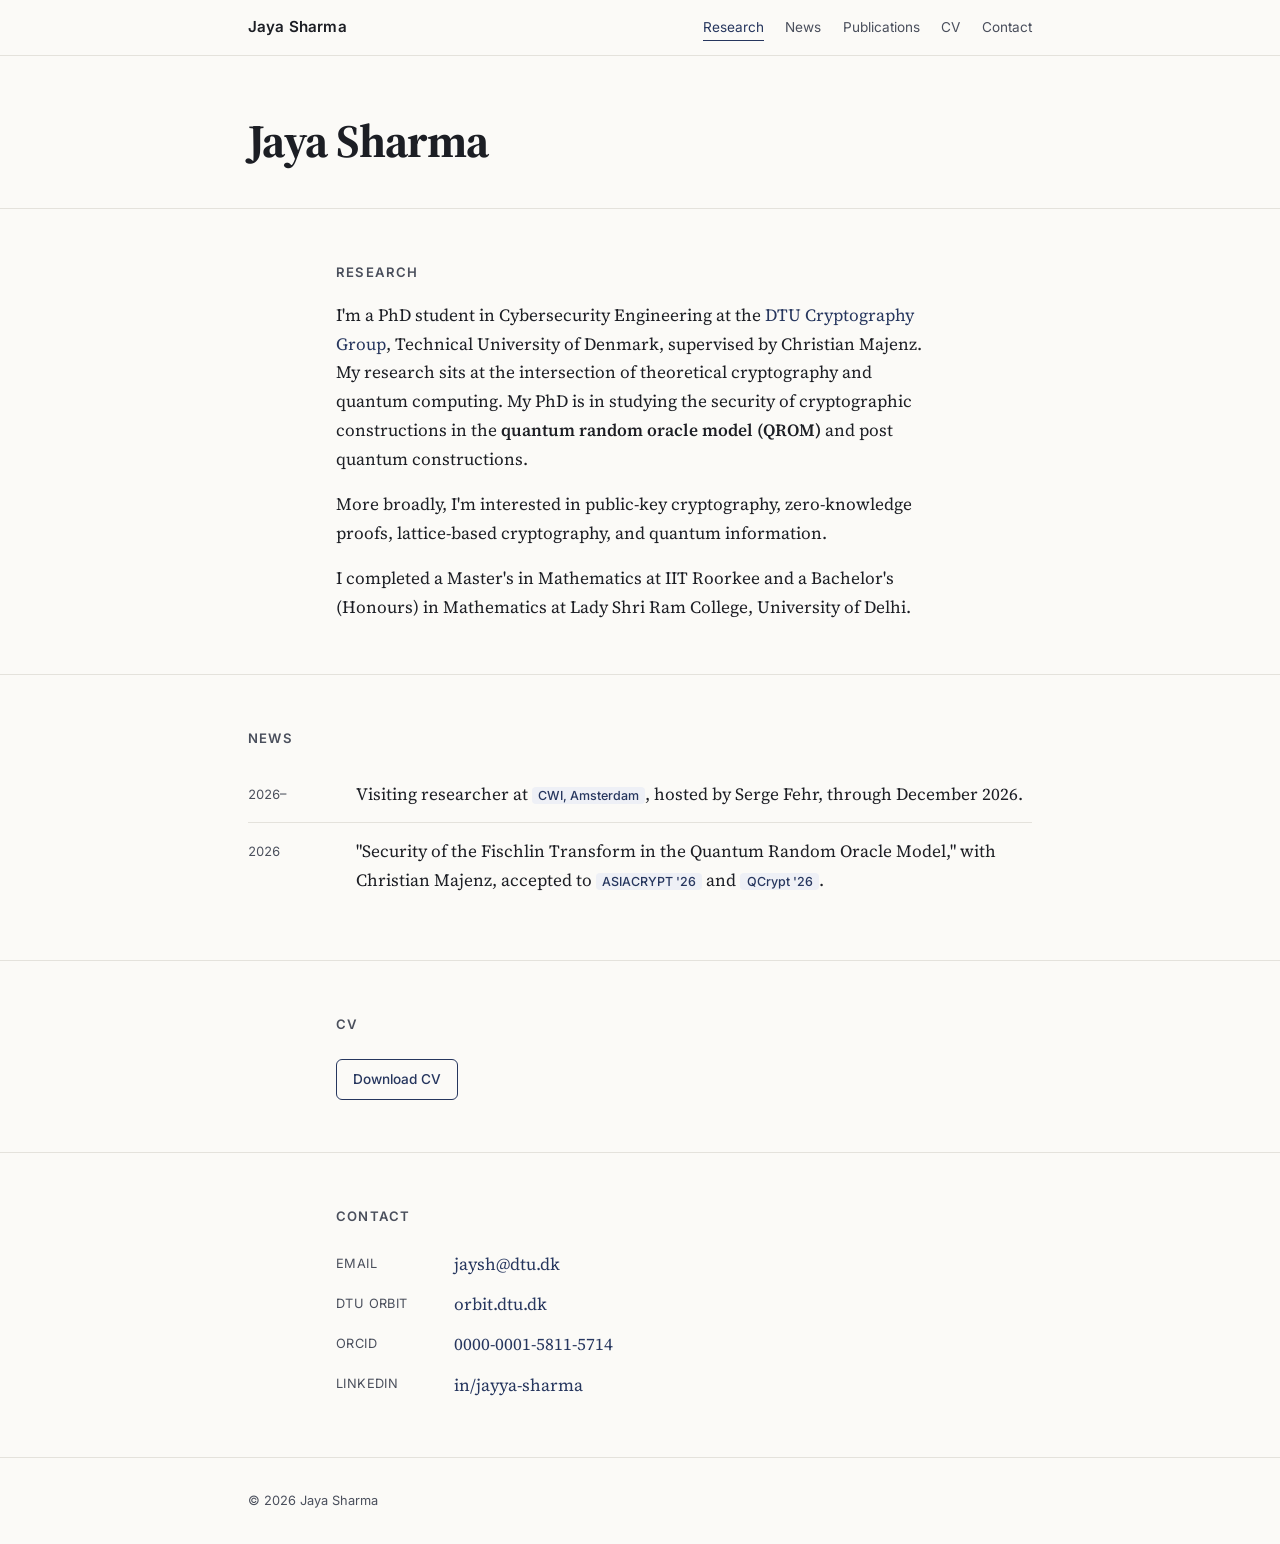
==== index.html @ 3a63873d "Host CV in repo and point Download CV at it Replaces the Google Drive folder link with cv.pdf served" ====
<!DOCTYPE html>
<html lang="en">
<head>
<meta charset="UTF-8">
<meta name="viewport" content="width=device-width, initial-scale=1">
<title>Jaya Sharma</title>
<meta name="description" content="Jaya Sharma — PhD student in Cybersecurity Engineering at the Technical University of Denmark, working on quantum cryptography.">
<link rel="preconnect" href="https://fonts.googleapis.com">
<link rel="preconnect" href="https://fonts.gstatic.com" crossorigin>
<link href="https://fonts.googleapis.com/css2?family=Source+Serif+4:ital,opsz,wght@0,8..60,400;0,8..60,600;0,8..60,700;1,8..60,400&family=Inter:wght@400;500;600&display=swap" rel="stylesheet">
<link rel="stylesheet" href="style.css">
</head>
<body>

<header class="site-nav">
  <div class="nav-inner">
    <a class="nav-name" href="#top">Jaya Sharma</a>
    <nav class="nav-links" id="nav-links">
      <a href="#research">Research</a>
      <a href="#news">News</a>
      <a href="publications.html">Publications</a>
      <a href="#cv">CV</a>
      <a href="#contact">Contact</a>
    </nav>
  </div>
</header>

<main id="top">

  <section class="hero">
    <div class="wrap hero-inner">
      <h1>Jaya Sharma</h1>
    </div>
  </section>

  <section id="research">
    <div class="wrap measure">
      <h2>Research</h2>
      <p>
        I'm a PhD student in Cybersecurity Engineering at the
        <a href="https://carstenbaum.com/dtu-cryptography-group/" style="color:#26365e;">DTU Cryptography Group</a>,
        Technical University of Denmark, supervised by Christian Majenz.
        My research sits at the intersection of theoretical cryptography and quantum computing. My PhD is in studying the security of cryptographic constructions in the <strong>quantum random oracle model (QROM)</strong> and post quantum constructions.
      </p>
      <p>
        More broadly, I'm interested in public-key cryptography, zero-knowledge
        proofs, lattice-based cryptography, and quantum information.
      </p>
      <p>
        I completed a Master's in Mathematics at IIT Roorkee and a
        Bachelor's (Honours) in Mathematics at Lady Shri Ram College, University of
        Delhi.
      </p>
    </div>
  </section>

  <section id="news">
    <div class="wrap">
      <h2>News</h2>
      <ul class="news-list">
        <li class="news-item">
          <span class="news-date">2026–</span>
          <span class="news-body"><p>Visiting researcher at <span class="tag">CWI, Amsterdam</span>, hosted by Serge Fehr, through December 2026.</p></span>
        </li>
        <li class="news-item">
          <span class="news-date">2026</span>
          <span class="news-body"><p>"Security of the Fischlin Transform in the Quantum Random Oracle Model," with Christian Majenz, accepted to <span class="tag">ASIACRYPT '26</span> and <span class="tag">QCrypt '26</span>.</p></span>
        </li>
      </ul>
    </div>
  </section>

  <section id="cv">
    <div class="wrap measure">
      <h2>CV</h2>
      <a class="cv-link" href="cv.pdf">Download CV</a>
    </div>
  </section>

  <section id="contact">
    <div class="wrap measure">
      <h2>Contact</h2>
      <ul class="contact-list">
        <li><span class="label">Email</span> <a href="mailto:jaysh@dtu.dk">jaysh@dtu.dk</a></li>
        <li><span class="label">DTU Orbit</span> <a href="https://orbit.dtu.dk/en/persons/jaya-sharma">orbit.dtu.dk</a></li>
        <li><span class="label">ORCID</span> <a href="https://orcid.org/0000-0001-5811-5714">0000-0001-5811-5714</a></li>
        <li><span class="label">LinkedIn</span> <a href="https://www.linkedin.com/in/jayya-sharma/">in/jayya-sharma</a></li>
      </ul>
    </div>
  </section>

</main>

<footer>
  <div class="wrap">© 2026 Jaya Sharma</div>
</footer>

<script>
  // Scroll-spy: highlight the current section's nav link.
  (function(){
    var links = Array.prototype.slice.call(document.querySelectorAll('#nav-links a[href^="#"]'));
    var sections = links.map(function(a){ return document.querySelector(a.getAttribute('href')); });
    if(!('IntersectionObserver' in window)) return;
    var observer = new IntersectionObserver(function(entries){
      entries.forEach(function(entry){
        var idx = sections.indexOf(entry.target);
        if(idx === -1) return;
        if(entry.isIntersecting){
          links.forEach(function(l){ l.classList.remove('active'); });
          links[idx].classList.add('active');
        }
      });
    }, { rootMargin: '-45% 0px -50% 0px', threshold: 0 });
    sections.forEach(function(s){ if(s) observer.observe(s); });
  })();
</script>

</body>
</html>
---- style.css ----
/* ---------------------------------------------------------------------------
   Jaya Sharma — academic site
   Source Serif 4 for prose, Inter for UI chrome (nav, dates, labels).
   Single accent: a muted navy (#26365e).
--------------------------------------------------------------------------- */

:root {
  --ink:      #1c1e24;
  --ink-soft: #4a4f5c;
  --accent:   #26365e;
  --accent-2: #3a5089;
  --rule:     #e4e2dc;
  --bg:       #fbfaf7;
  --tag-bg:   #eef0f6;
  --measure:  38rem;
  --wrap:     52rem;
}

* { box-sizing: border-box; }

html { scroll-behavior: smooth; }

body {
  margin: 0;
  background: var(--bg);
  color: var(--ink);
  font-family: "Source Serif 4", Georgia, "Times New Roman", serif;
  font-size: 1.075rem;
  line-height: 1.68;
  -webkit-font-smoothing: antialiased;
  text-rendering: optimizeLegibility;
}

a {
  color: var(--accent);
  text-decoration: none;
  text-underline-offset: 2px;
}
a:hover { text-decoration: underline; }

strong { font-weight: 600; }

/* --- layout helpers ------------------------------------------------------ */

.wrap {
  width: 100%;
  max-width: var(--wrap);
  margin: 0 auto;
  padding: 0 1.5rem;
}

.measure { max-width: var(--measure); }
.wrap.measure { max-width: calc(var(--measure) + 3rem); }

main > section {
  padding: 3.25rem 0;
  border-top: 1px solid var(--rule);
}
main > section:first-of-type { border-top: 0; }

/* --- top nav ----------------------------------------------------------- */

.site-nav {
  position: sticky;
  top: 0;
  z-index: 10;
  background: rgba(251, 250, 247, 0.88);
  backdrop-filter: saturate(180%) blur(8px);
  -webkit-backdrop-filter: saturate(180%) blur(8px);
  border-bottom: 1px solid var(--rule);
}

.nav-inner {
  max-width: var(--wrap);
  margin: 0 auto;
  padding: 0.85rem 1.5rem;
  display: flex;
  align-items: baseline;
  justify-content: space-between;
  gap: 1rem;
  flex-wrap: wrap;
}

.nav-name {
  font-family: "Inter", system-ui, sans-serif;
  font-weight: 600;
  font-size: 0.95rem;
  letter-spacing: 0.01em;
  color: var(--ink);
}

.nav-links {
  display: flex;
  gap: 1.35rem;
  font-family: "Inter", system-ui, sans-serif;
  font-size: 0.85rem;
}

.nav-links a {
  color: var(--ink-soft);
  padding-bottom: 2px;
  border-bottom: 1.5px solid transparent;
  transition: color 0.15s ease, border-color 0.15s ease;
}
.nav-links a:hover { color: var(--accent); text-decoration: none; }
.nav-links a.active {
  color: var(--accent);
  border-bottom-color: var(--accent);
}

/* --- hero ------------------------------------------------------------- */

.hero {
  padding: 3.75rem 0 2.5rem;
  border-top: 0;
}

.hero h1 {
  margin: 0;
  font-weight: 700;
  font-size: clamp(2.1rem, 6vw, 2.9rem);
  letter-spacing: -0.015em;
  line-height: 1.12;
}

/* --- headings & prose ------------------------------------------------- */

h2 {
  font-family: "Inter", system-ui, sans-serif;
  font-weight: 600;
  font-size: 0.82rem;
  letter-spacing: 0.09em;
  text-transform: uppercase;
  color: var(--ink-soft);
  margin: 0 0 1.1rem;
}

section p { margin: 0 0 1rem; }
section p:last-child { margin-bottom: 0; }

/* --- news ----------------------------------------------------------- */

.news-list {
  list-style: none;
  margin: 0;
  padding: 0;
}

.news-item {
  display: grid;
  grid-template-columns: 5.5rem 1fr;
  gap: 1.25rem;
  padding: 0.85rem 0;
  border-top: 1px solid var(--rule);
}
.news-item:first-child { border-top: 0; }

.news-date {
  font-family: "Inter", system-ui, sans-serif;
  font-size: 0.8rem;
  font-variant-numeric: tabular-nums;
  color: var(--ink-soft);
  padding-top: 0.28rem;
}

.news-body p { margin: 0; }

.tag {
  font-family: "Inter", system-ui, sans-serif;
  font-size: 0.78rem;
  font-weight: 500;
  background: var(--tag-bg);
  color: var(--accent);
  padding: 0.08em 0.5em;
  border-radius: 4px;
  white-space: nowrap;
}

/* --- CV button ---------------------------------------------------- */

.cv-link {
  display: inline-block;
  margin-top: 0.4rem;
  font-family: "Inter", system-ui, sans-serif;
  font-size: 0.85rem;
  font-weight: 500;
  color: var(--accent);
  border: 1px solid var(--accent);
  border-radius: 6px;
  padding: 0.5rem 1rem;
  transition: background 0.15s ease, color 0.15s ease;
}
.cv-link:hover {
  background: var(--accent);
  color: #fff;
  text-decoration: none;
}

/* --- contact ---------------------------------------------------- */

.contact-list {
  list-style: none;
  margin: 0;
  padding: 0;
}
.contact-list li {
  display: flex;
  gap: 0.9rem;
  padding: 0.35rem 0;
}
.contact-list .label {
  flex: 0 0 6.5rem;
  font-family: "Inter", system-ui, sans-serif;
  font-size: 0.8rem;
  letter-spacing: 0.03em;
  text-transform: uppercase;
  color: var(--ink-soft);
  padding-top: 0.15rem;
}

/* --- publications page ----------------------------------------- */

.pub-list {
  list-style: none;
  margin: 0;
  padding: 0;
}
.pub-item {
  padding: 1.4rem 0;
  border-top: 1px solid var(--rule);
}
.pub-item:first-child { border-top: 0; }
.pub-title {
  font-weight: 600;
  margin: 0 0 0.25rem;
}
.pub-meta {
  font-family: "Inter", system-ui, sans-serif;
  font-size: 0.85rem;
  color: var(--ink-soft);
  margin: 0 0 0.4rem;
}
.pub-venue { color: var(--accent); font-weight: 500; }
.pub-links {
  font-family: "Inter", system-ui, sans-serif;
  font-size: 0.82rem;
}
.pub-links a { margin-right: 0.9rem; }

.back-link {
  display: inline-block;
  margin-bottom: 1.5rem;
  font-family: "Inter", system-ui, sans-serif;
  font-size: 0.83rem;
  color: var(--ink-soft);
}

/* --- footer --------------------------------------------------- */

footer {
  border-top: 1px solid var(--rule);
  padding: 2rem 0;
  font-family: "Inter", system-ui, sans-serif;
  font-size: 0.8rem;
  color: var(--ink-soft);
}

/* --- responsive --------------------------------------------- */

@media (max-width: 34rem) {
  body { font-size: 1.02rem; }
  .nav-inner { padding: 0.75rem 1.25rem; }
  .nav-links { gap: 1rem; }
  .news-item { grid-template-columns: 1fr; gap: 0.3rem; }
  .news-date { padding-top: 0; }
  .contact-list li { flex-direction: column; gap: 0.15rem; }
  .contact-list .label { padding-top: 0; }
}

@media (prefers-reduced-motion: reduce) {
  html { scroll-behavior: auto; }
}
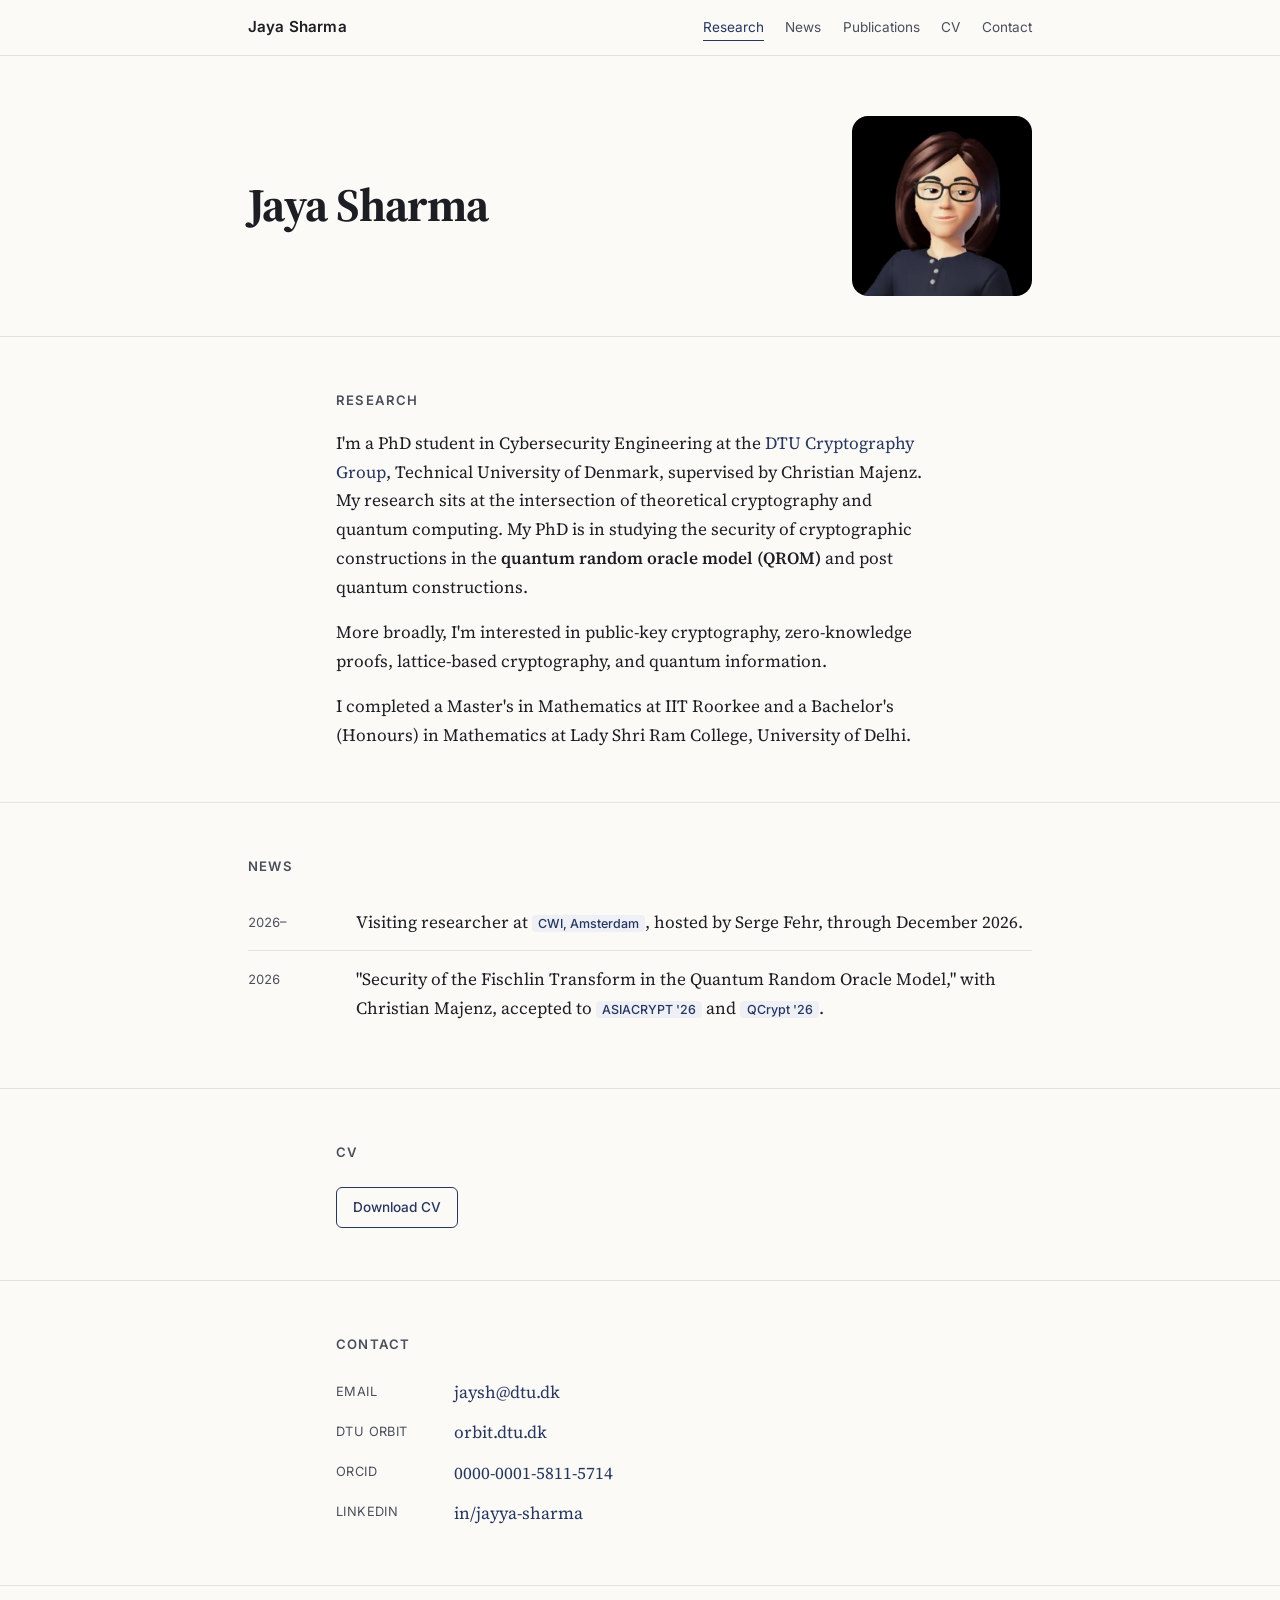
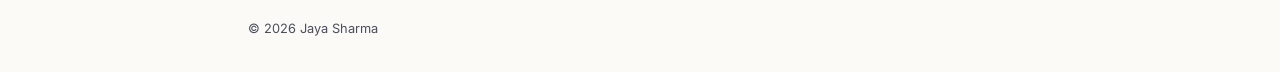
==== commit cef5d3a2: "Add hero portrait Co-Authored-By: Claude Sonnet 5 <noreply@anthropic.com>" ====
--- a/index.html
+++ b/index.html
@@ -30,6 +30,7 @@
   <section class="hero">
     <div class="wrap hero-inner">
       <h1>Jaya Sharma</h1>
+      <img class="portrait" src="me.jpg" alt="Portrait of Jaya Sharma" width="180" height="180">
     </div>
   </section>
 
--- a/style.css
+++ b/style.css
@@ -115,12 +115,37 @@
   border-top: 0;
 }
 
+.hero-inner {
+  display: flex;
+  align-items: center;
+  justify-content: space-between;
+  gap: 2rem;
+}
+
 .hero h1 {
   margin: 0;
   font-weight: 700;
   font-size: clamp(2.1rem, 6vw, 2.9rem);
   letter-spacing: -0.015em;
   line-height: 1.12;
+}
+
+.portrait {
+  flex: 0 0 auto;
+  width: 180px;
+  height: 180px;
+  border-radius: 16px;
+  object-fit: cover;
+  background: var(--tag-bg);
+}
+
+@media (max-width: 40rem) {
+  .hero-inner {
+    flex-direction: column-reverse;
+    align-items: flex-start;
+    gap: 1.5rem;
+  }
+  .portrait { width: 132px; height: 132px; }
 }
 
 /* --- headings & prose ------------------------------------------------- */
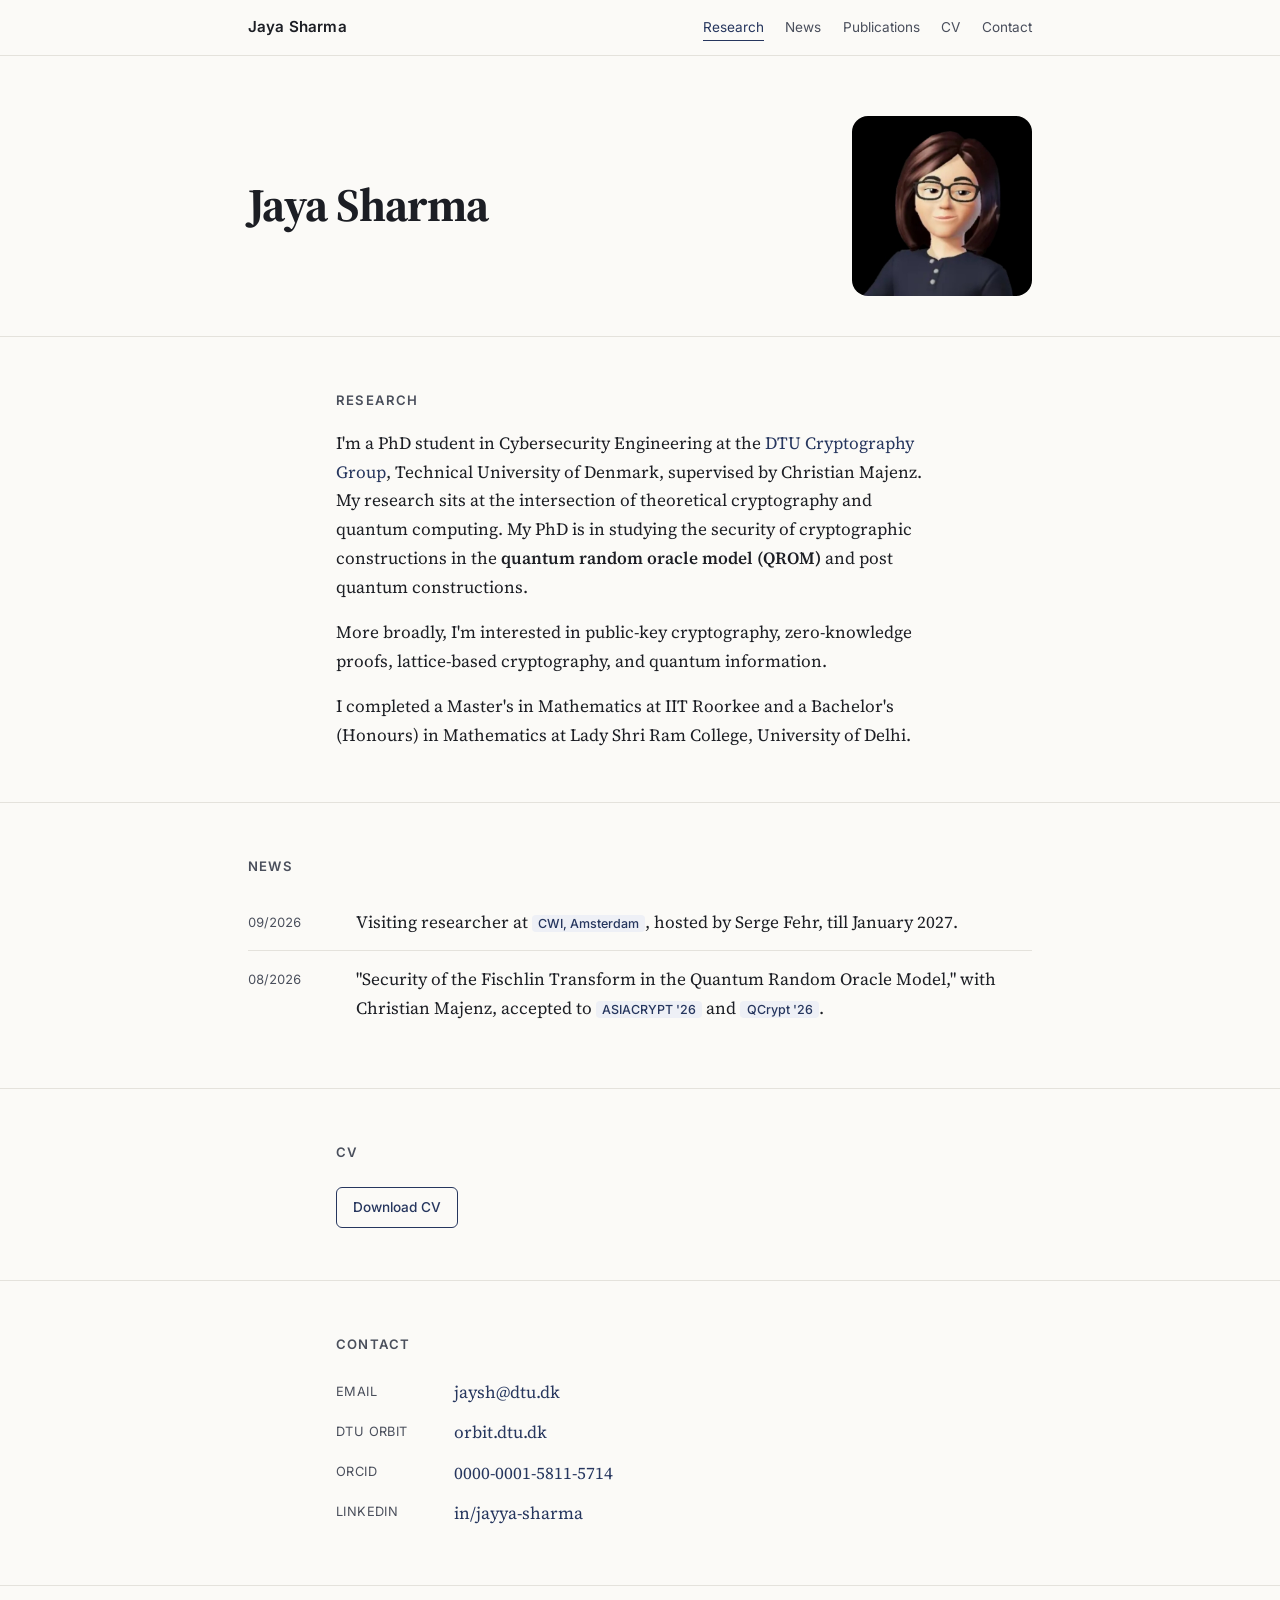
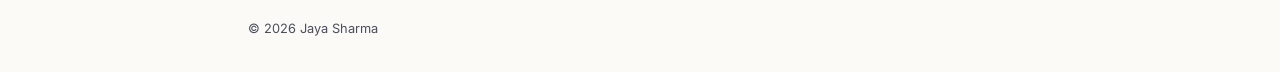
==== commit 1cb28a1e: "Revise news dates and descriptions in index.html Updated news items with new dates and details." ====
--- a/index.html
+++ b/index.html
@@ -60,11 +60,11 @@
       <h2>News</h2>
       <ul class="news-list">
         <li class="news-item">
-          <span class="news-date">2026–</span>
-          <span class="news-body"><p>Visiting researcher at <span class="tag">CWI, Amsterdam</span>, hosted by Serge Fehr, through December 2026.</p></span>
+          <span class="news-date">09/2026</span>
+          <span class="news-body"><p>Visiting researcher at <span class="tag">CWI, Amsterdam</span>, hosted by Serge Fehr, till January 2027.</p></span>
         </li>
         <li class="news-item">
-          <span class="news-date">2026</span>
+          <span class="news-date">08/2026</span>
           <span class="news-body"><p>"Security of the Fischlin Transform in the Quantum Random Oracle Model," with Christian Majenz, accepted to <span class="tag">ASIACRYPT '26</span> and <span class="tag">QCrypt '26</span>.</p></span>
         </li>
       </ul>
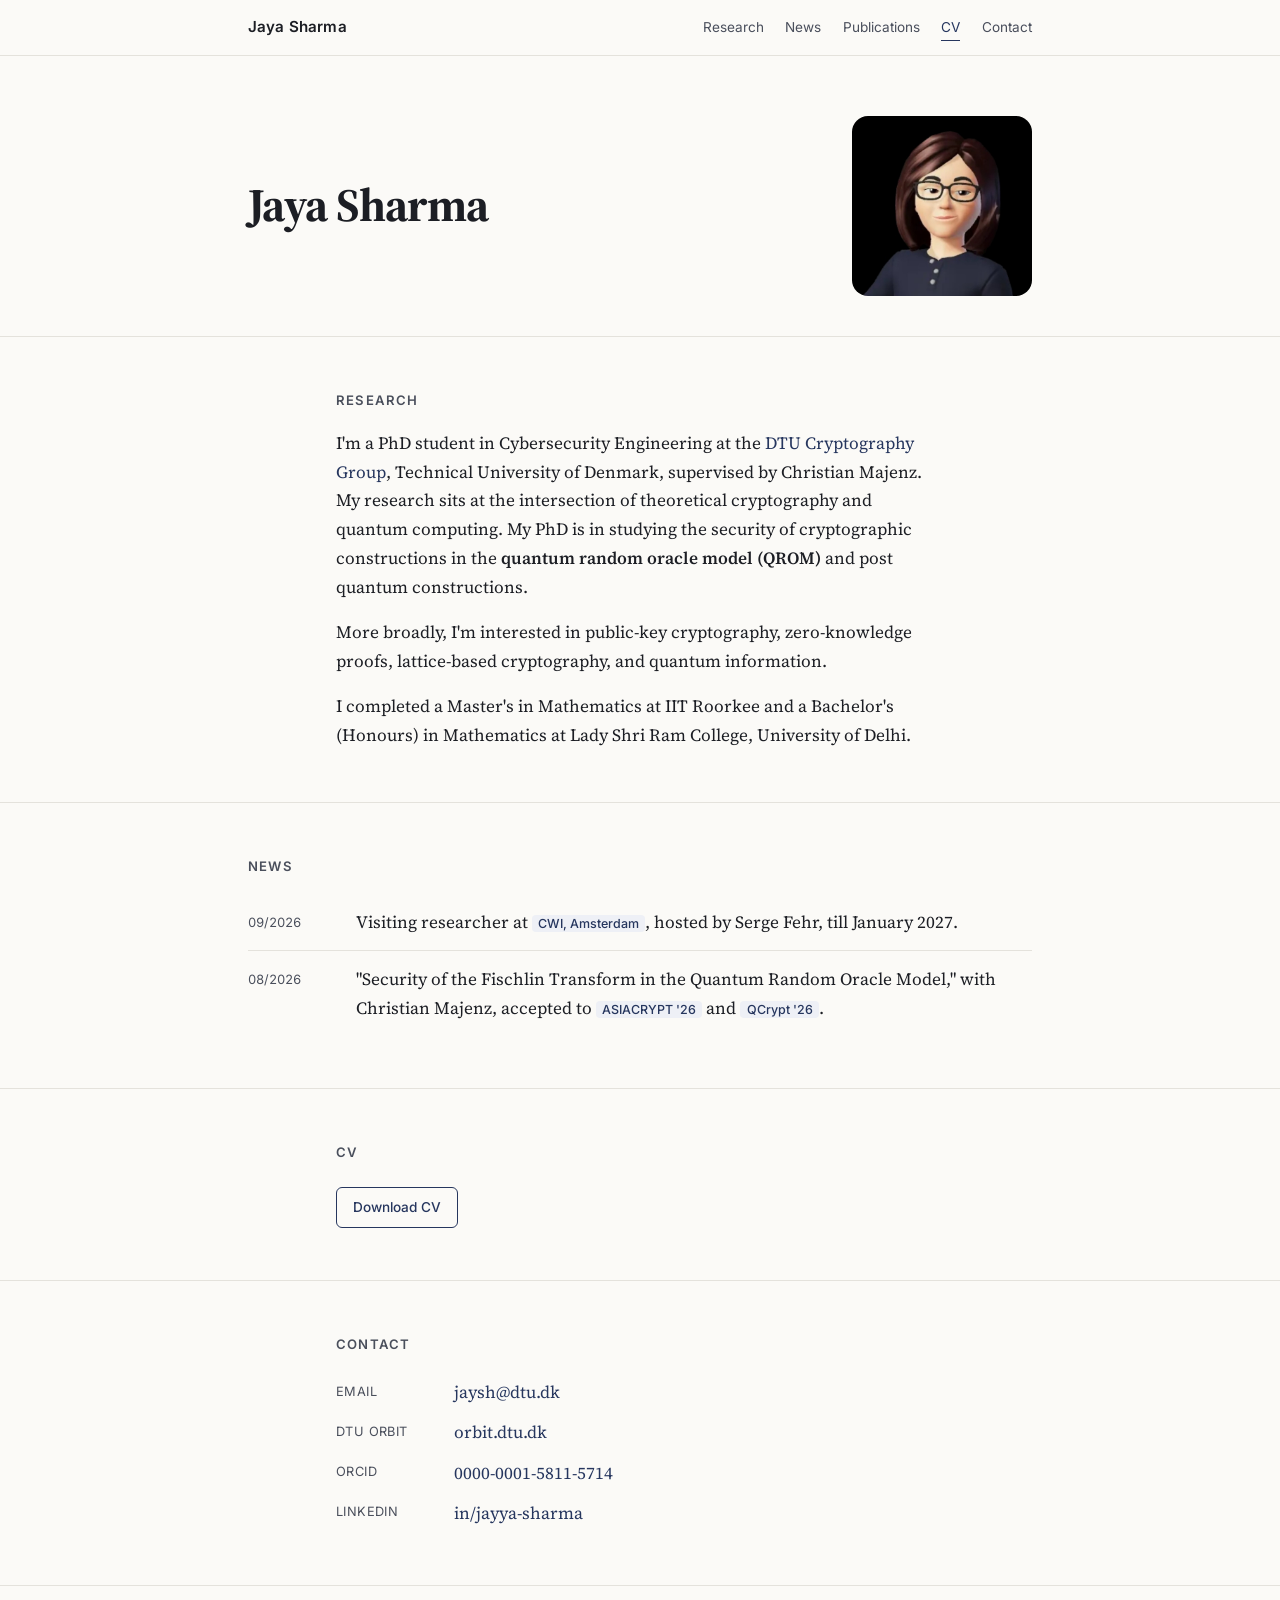
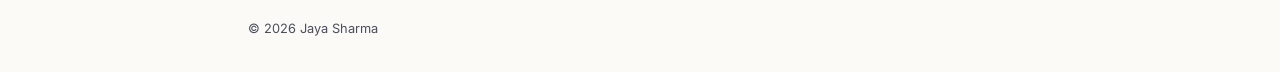
==== commit 319f17cc: "Rename section from 'research' to 'home'" ====
--- a/index.html
+++ b/index.html
@@ -34,7 +34,7 @@
     </div>
   </section>
 
-  <section id="research">
+  <section id="home">
     <div class="wrap measure">
       <h2>Research</h2>
       <p>
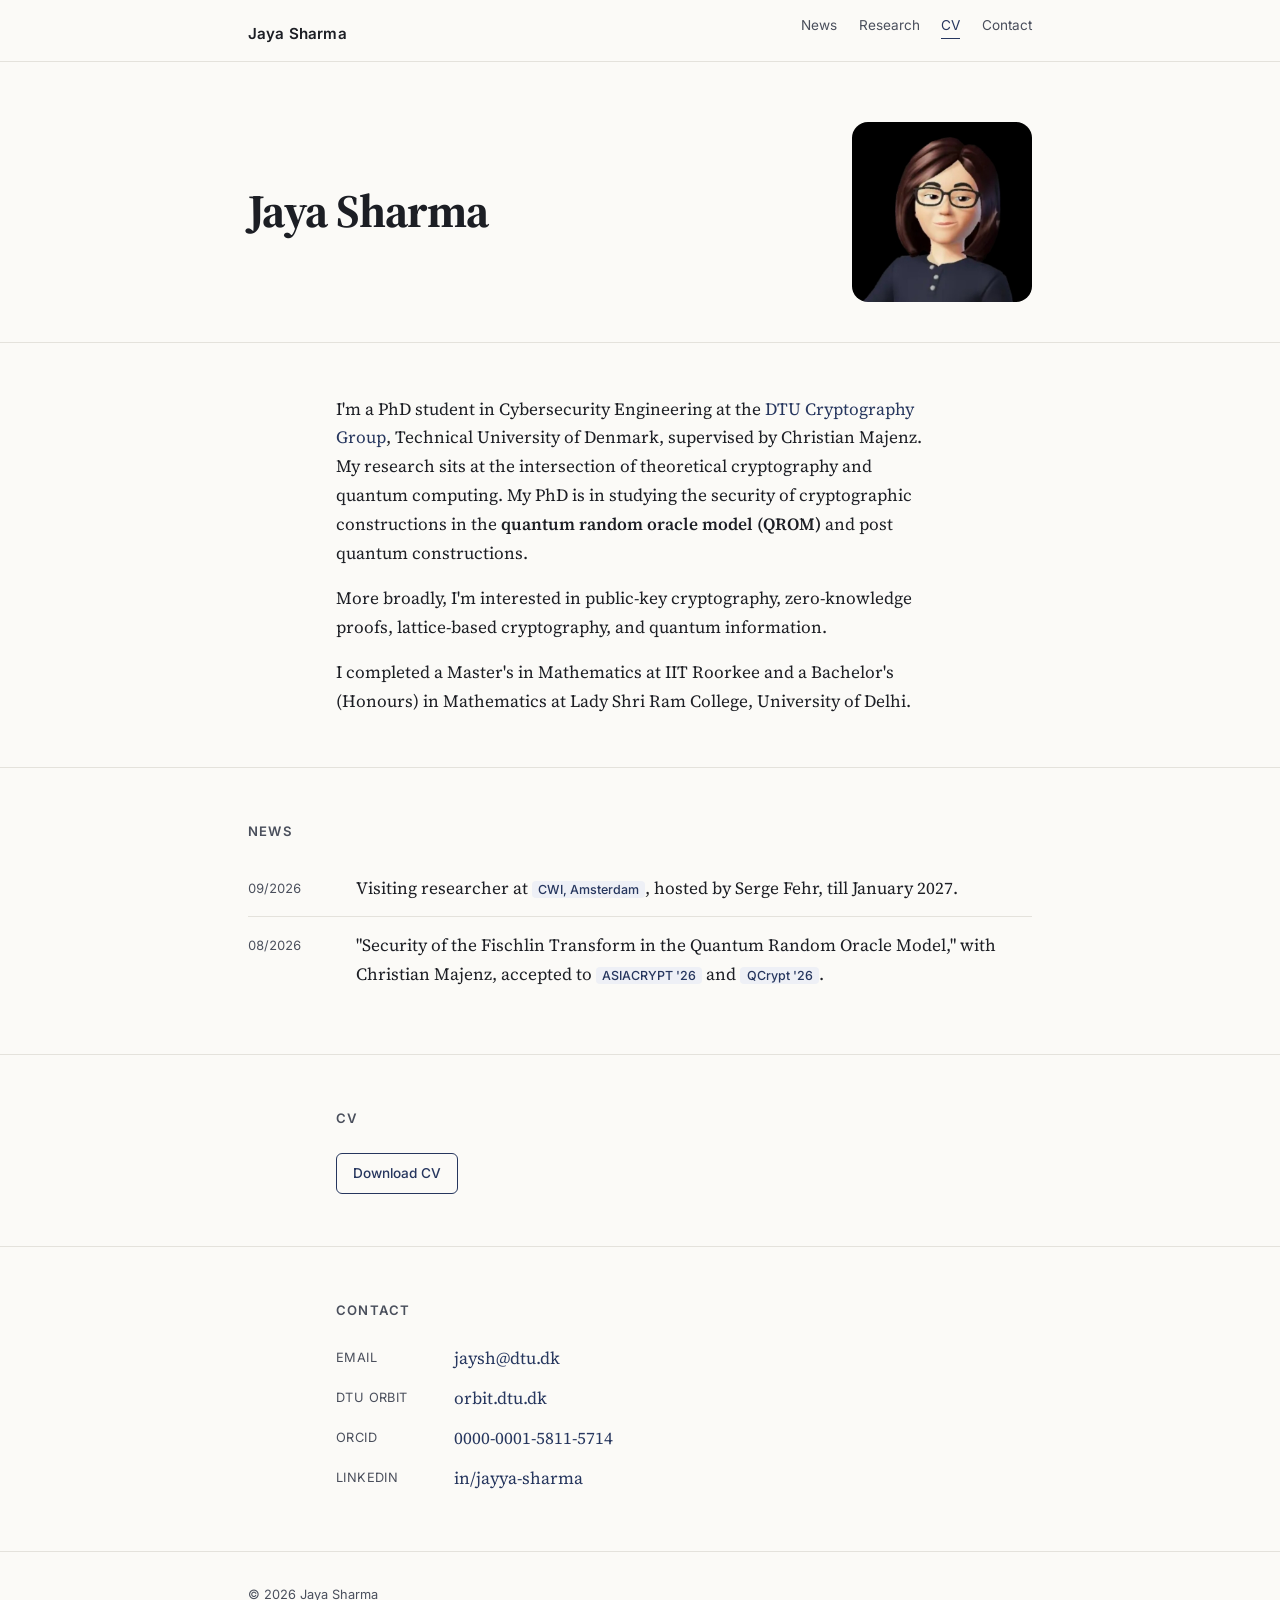
==== commit 905178e0: "Modify navigation links and remove Research heading Updated navigation links and section headings in" ====
--- a/index.html
+++ b/index.html
@@ -16,9 +16,9 @@
   <div class="nav-inner">
     <a class="nav-name" href="#top">Jaya Sharma</a>
     <nav class="nav-links" id="nav-links">
-      <a href="#research">Research</a>
+      <a href="#research"></a>
       <a href="#news">News</a>
-      <a href="publications.html">Publications</a>
+      <a href="publications.html">Research</a>
       <a href="#cv">CV</a>
       <a href="#contact">Contact</a>
     </nav>
@@ -36,7 +36,6 @@
 
   <section id="home">
     <div class="wrap measure">
-      <h2>Research</h2>
       <p>
         I'm a PhD student in Cybersecurity Engineering at the
         <a href="https://carstenbaum.com/dtu-cryptography-group/" style="color:#26365e;">DTU Cryptography Group</a>,
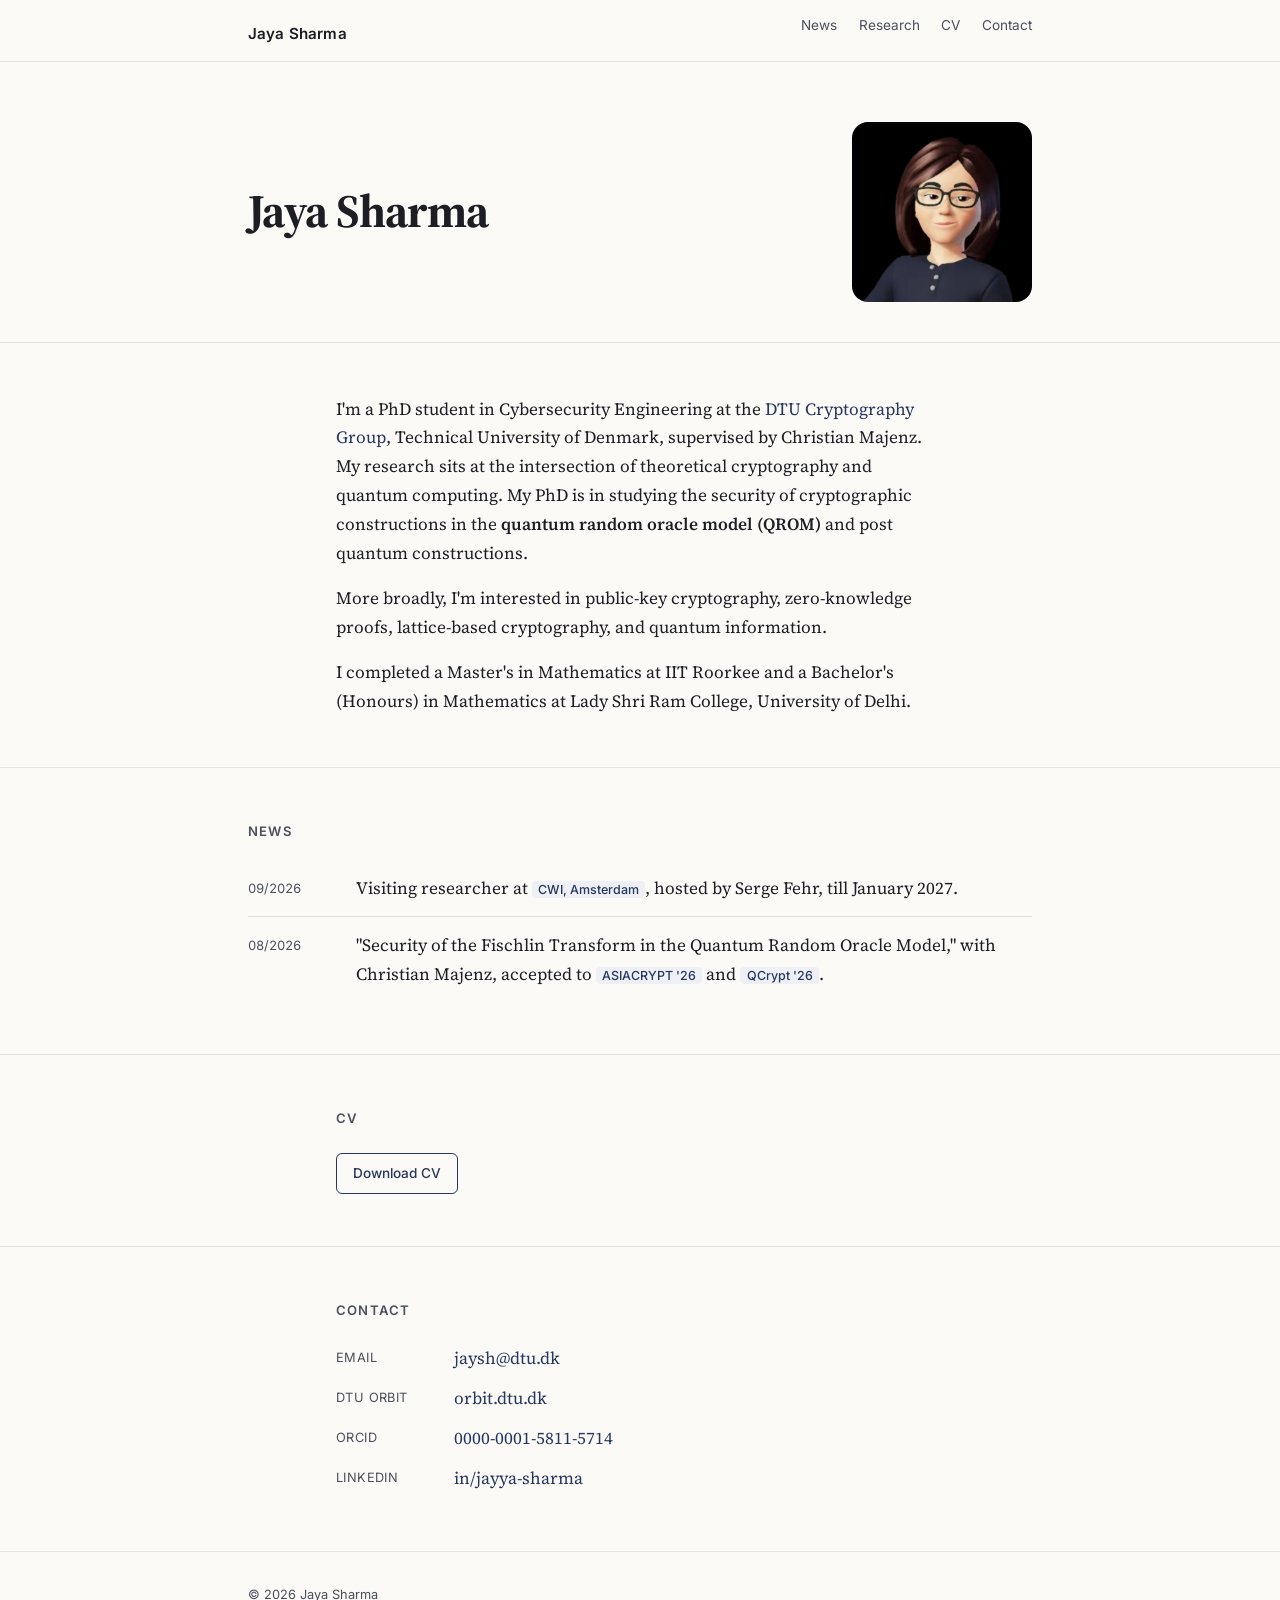
==== commit 9f230cf5: "Fix navigation links in index.html" ====
--- a/index.html
+++ b/index.html
@@ -16,7 +16,7 @@
   <div class="nav-inner">
     <a class="nav-name" href="#top">Jaya Sharma</a>
     <nav class="nav-links" id="nav-links">
-      <a href="#research"></a>
+      <a href="#home"></a>
       <a href="#news">News</a>
       <a href="publications.html">Research</a>
       <a href="#cv">CV</a>
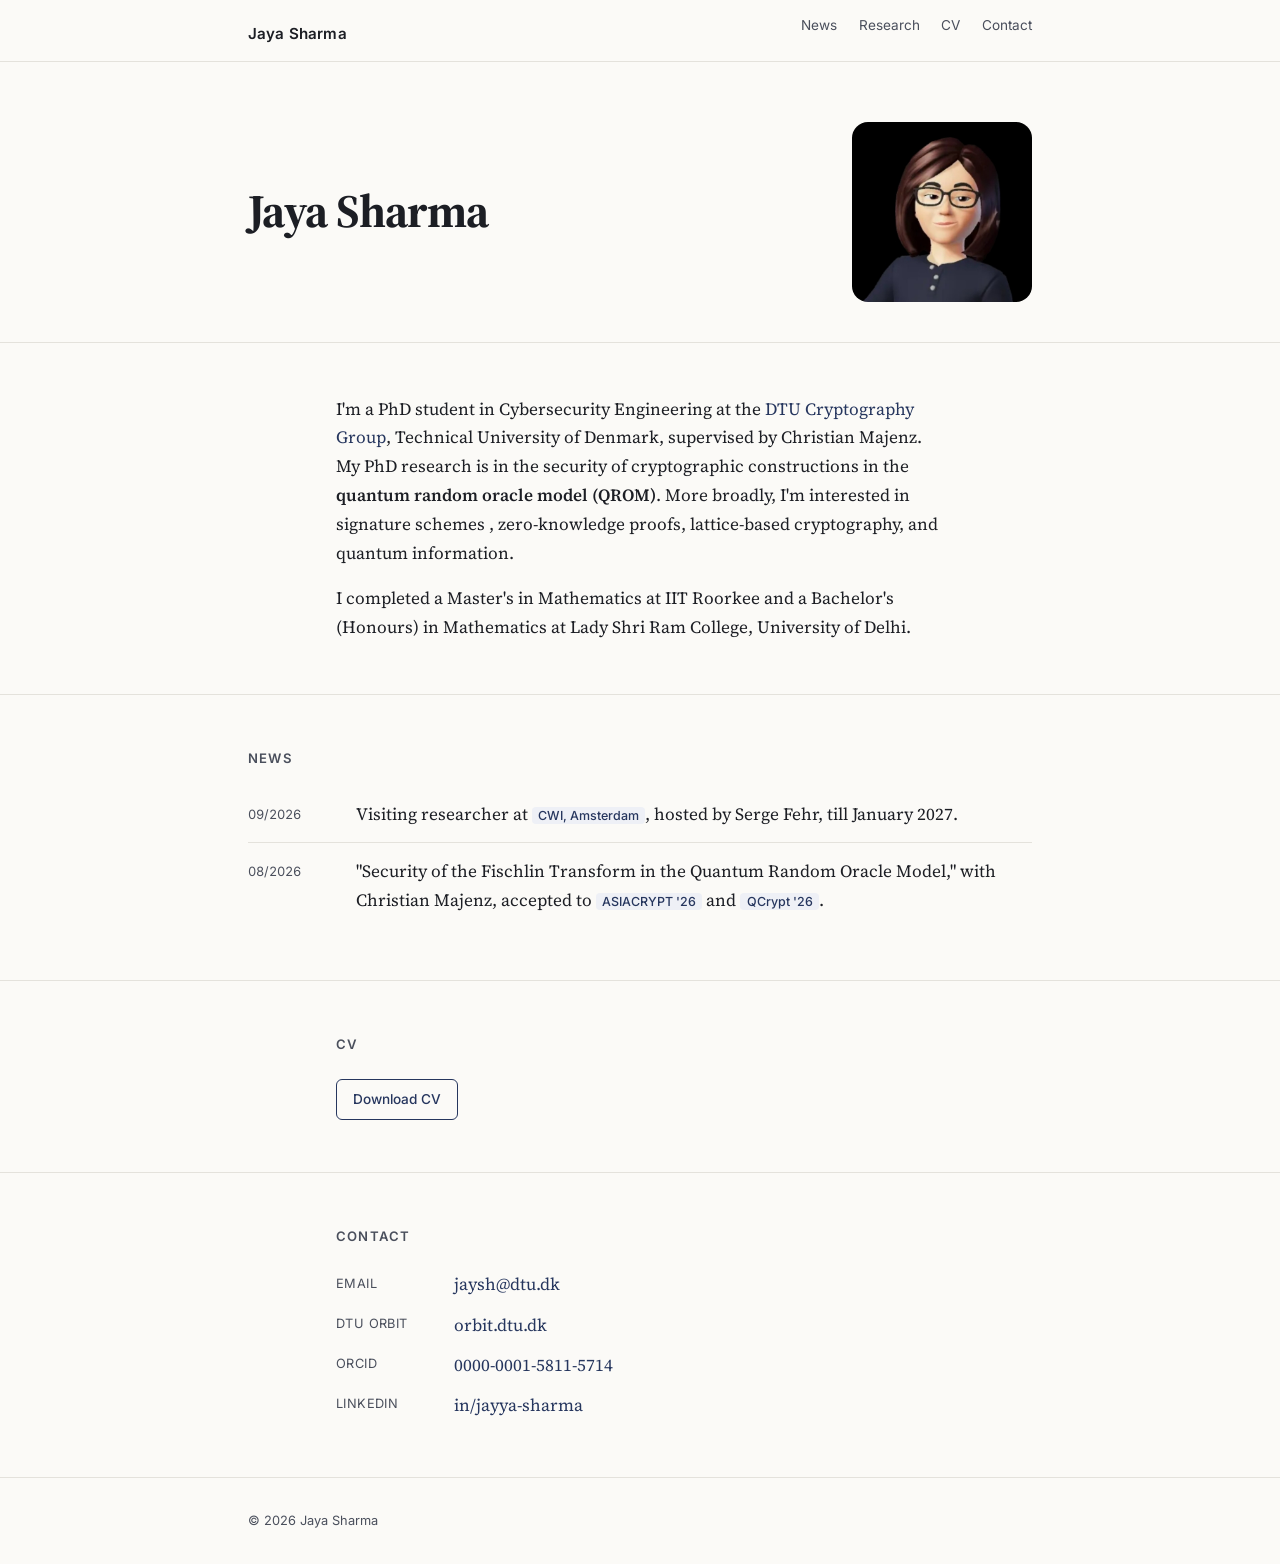
==== commit bb2389b6: "Refactor research description in index.html Removed redundant sentences and improved clarity in the " ====
--- a/index.html
+++ b/index.html
@@ -39,11 +39,8 @@
       <p>
         I'm a PhD student in Cybersecurity Engineering at the
         <a href="https://carstenbaum.com/dtu-cryptography-group/" style="color:#26365e;">DTU Cryptography Group</a>,
-        Technical University of Denmark, supervised by Christian Majenz.
-        My research sits at the intersection of theoretical cryptography and quantum computing. My PhD is in studying the security of cryptographic constructions in the <strong>quantum random oracle model (QROM)</strong> and post quantum constructions.
-      </p>
-      <p>
-        More broadly, I'm interested in public-key cryptography, zero-knowledge
+        Technical University of Denmark, supervised by Christian Majenz. My PhD research is in the security of cryptographic constructions in the <strong>quantum random oracle model (QROM)</strong>.
+        More broadly, I'm interested in signature schemes , zero-knowledge
         proofs, lattice-based cryptography, and quantum information.
       </p>
       <p>
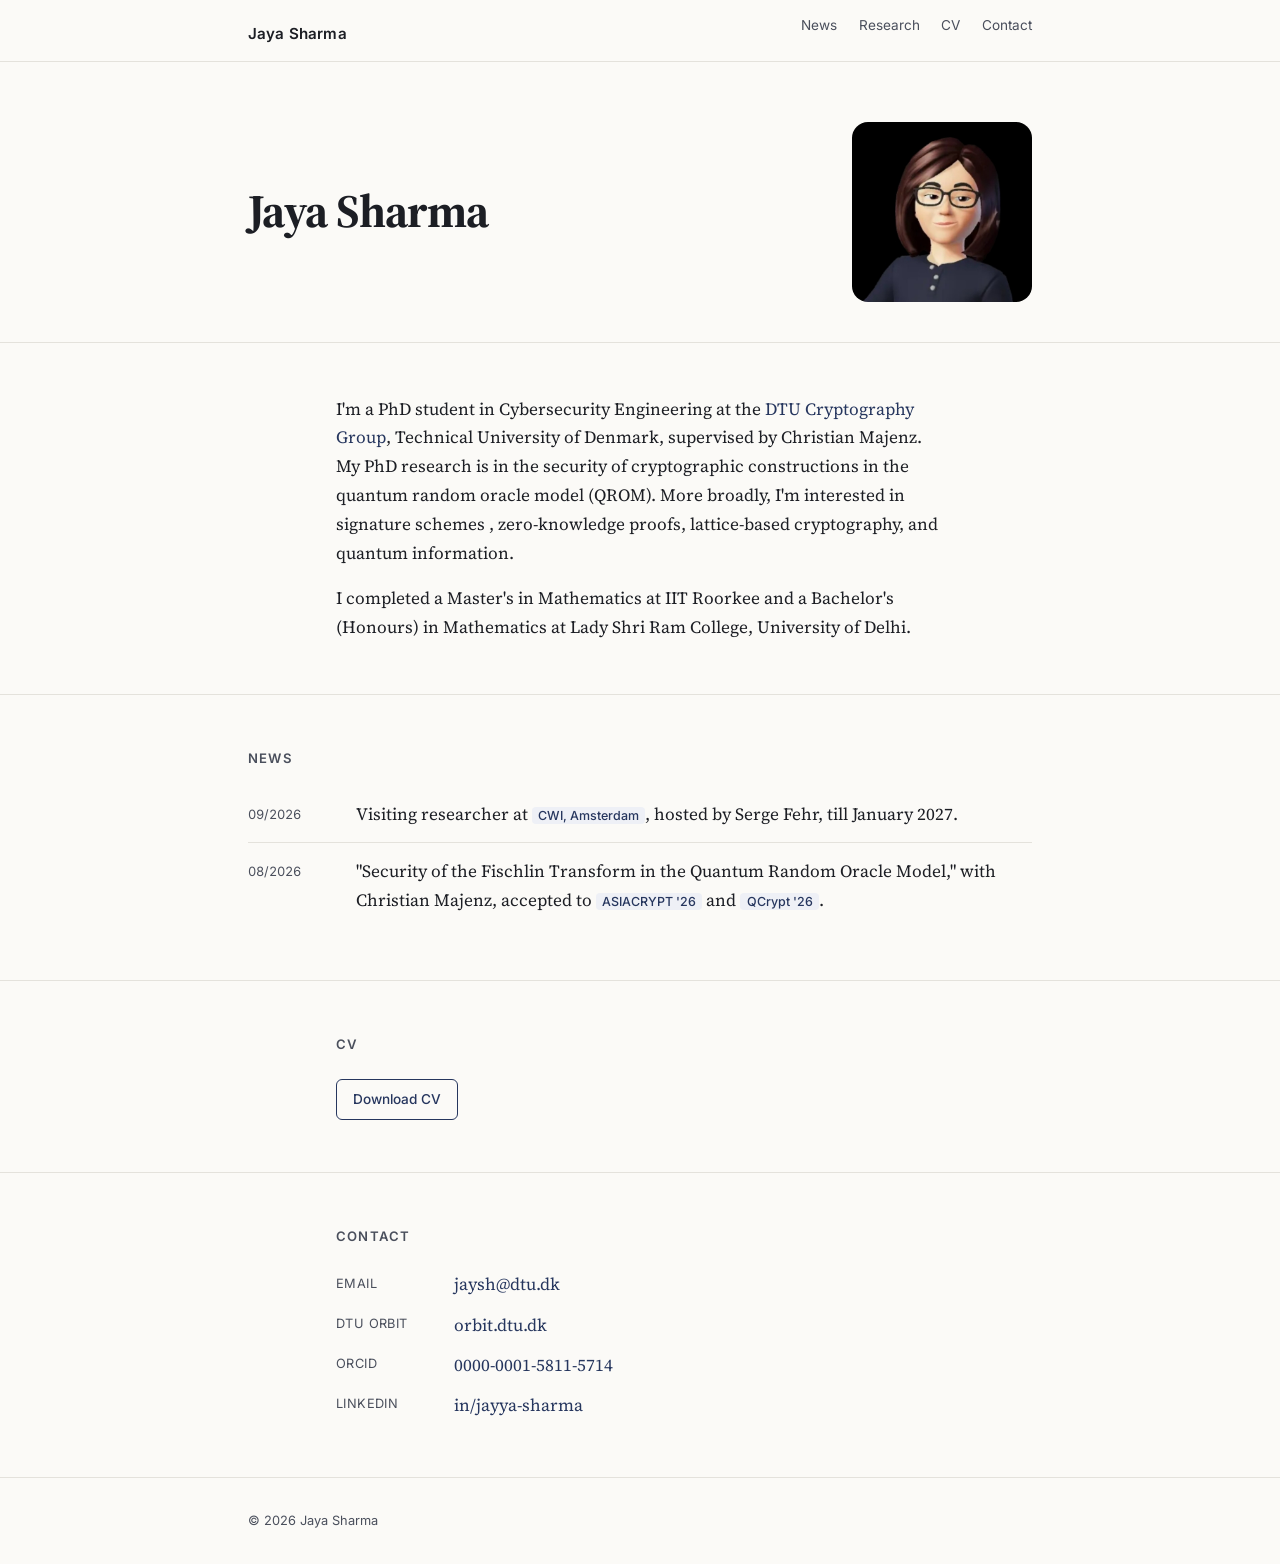
==== commit 6cf27446: "Remove HTML character references in index.html" ====
--- a/index.html
+++ b/index.html
@@ -39,7 +39,7 @@
       <p>
         I'm a PhD student in Cybersecurity Engineering at the
         <a href="https://carstenbaum.com/dtu-cryptography-group/" style="color:#26365e;">DTU Cryptography Group</a>,
-        Technical University of Denmark, supervised by Christian Majenz. My PhD research is in the security of cryptographic constructions in the <strong>quantum random oracle model (QROM)</strong>.
+        Technical University of Denmark, supervised by Christian Majenz. My PhD research is in the security of cryptographic constructions in the quantum random oracle model (QROM).
         More broadly, I'm interested in signature schemes , zero-knowledge
         proofs, lattice-based cryptography, and quantum information.
       </p>
